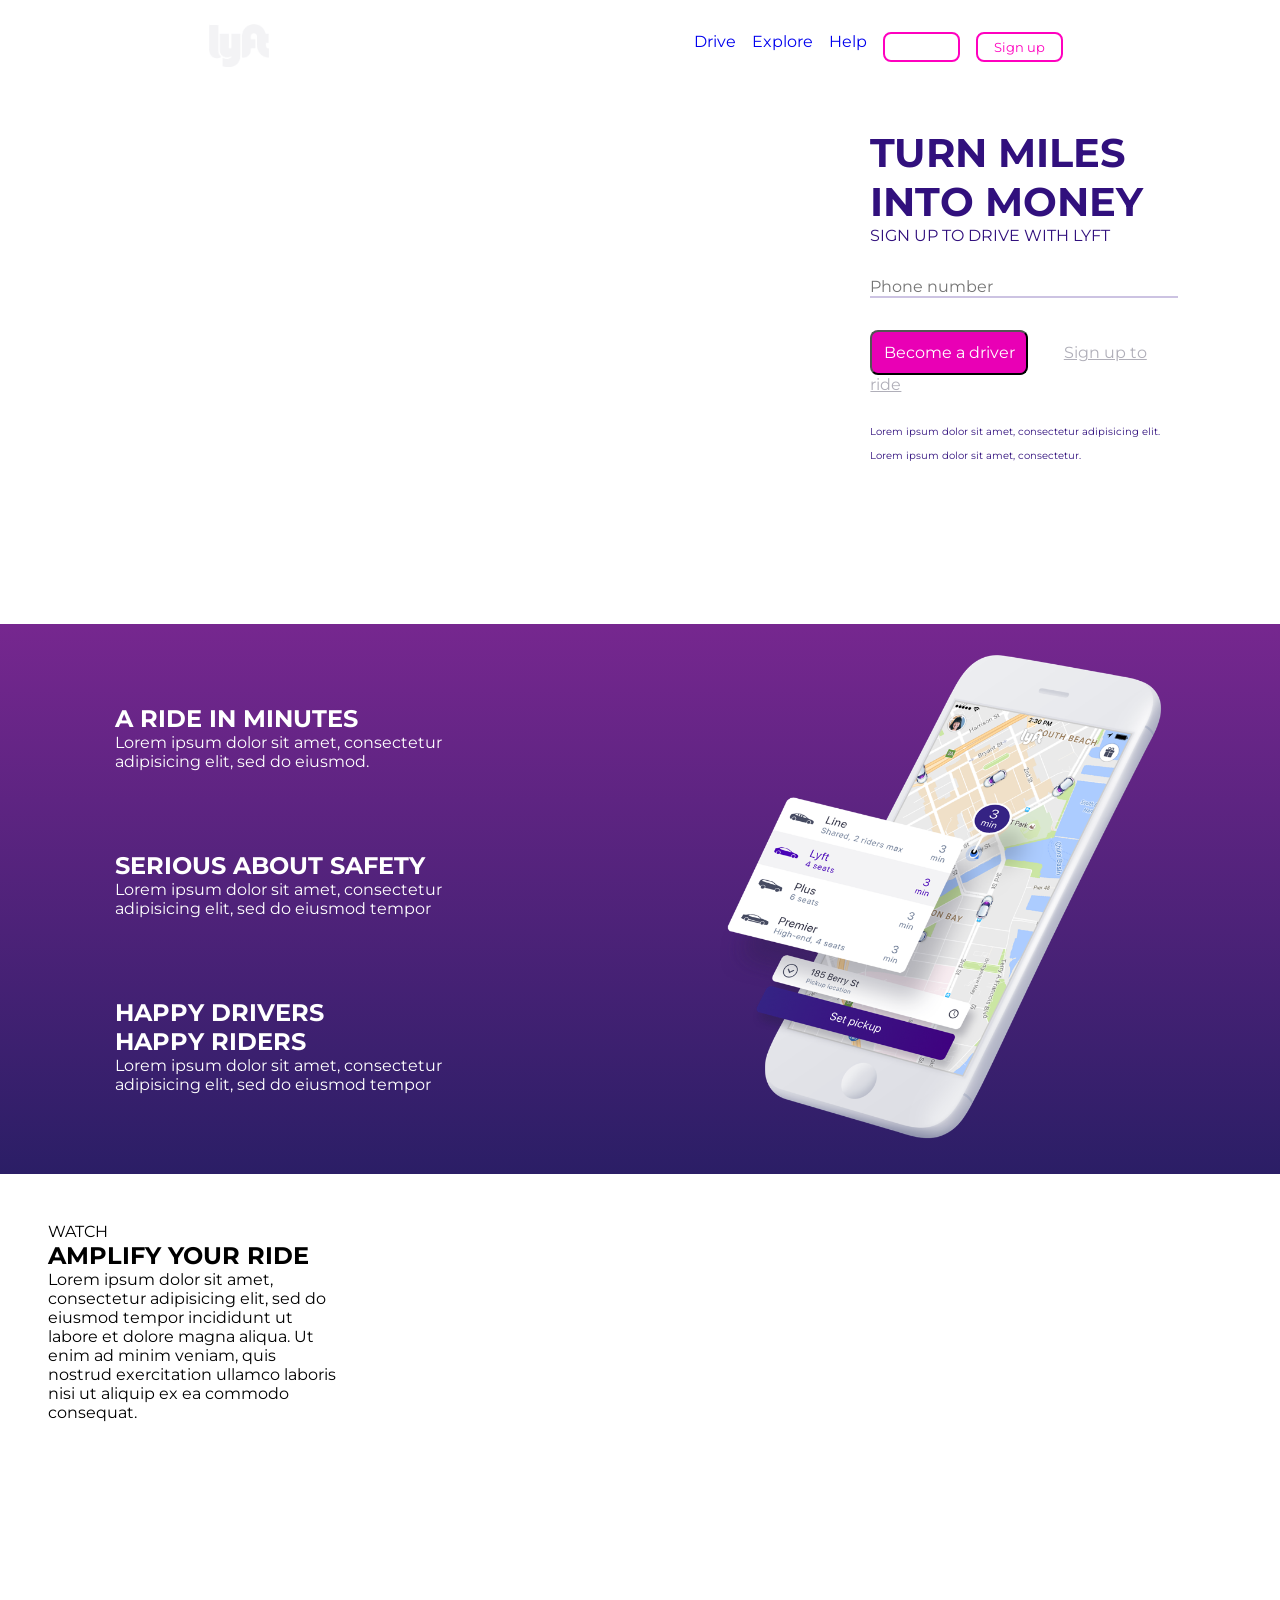
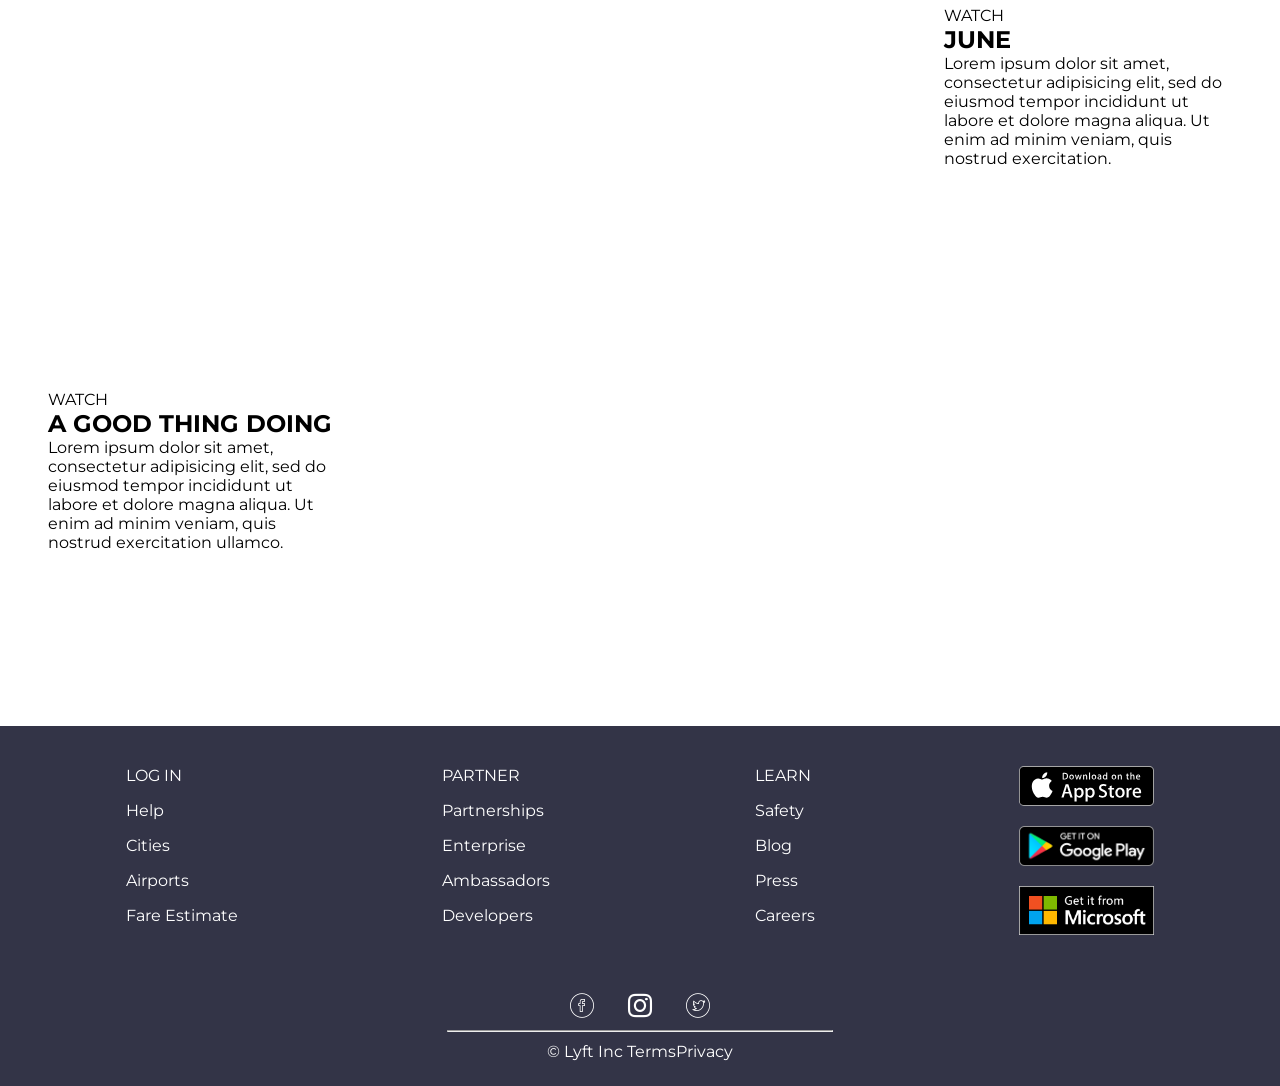
==== index.html @ f8156ed5 "cambio js scroll ok" ====
<!DOCTYPE html>
<html lang="en">
<head>
  <meta charset="UTF-8">
  <meta name="viewport" content="width=device-width, initial-scale=1.0">
  <meta http-equiv="X-UA-Compatible" content="ie=edge">
  <link rel="icon" href="assets/image/logo-pink.png">
  <link rel="stylesheet" href="assets/css/main.css">
  <title>Lyft</title>
</head>
<body>
  <header id="header" class="header-up-scroll">
    <nav class="nav-header">
      <div class="logo">
        <a href="index.html"><img src="assets/image/logo-white.png" alt="lya" width="60" id="logo"></a>
      </div>
      <div class="menu">
        <a href="#">Drive</a>
        <a href="#">Explore</a>
        <a href="#">Help</a>
        <a href="#" ><button type="button" class="c-white c-pink" id="nav-log-in">Log in</button></a>
        <a href="#" class="none-sign-up" id="nav-sign-up"><button type="button" class="c-pink">Sign up</button></a>
      </div>
    </nav>
  </header>
  <section class="main-sec">
    <section class="first-content p-relative">
      <section>
        <video id="video-inicio" src="assets/image/hero-video.mp4" autoplay loop muted></video>
      </section>
      <section class="sec-form-sign-up p-abs">
        <form action="" method="post" class="contact-form">
          <div>
            <h1>TURN MILES INTO MONEY</h1>
            <p>SIGN UP TO DRIVE WITH LYFT</p>
          </div>
          <div class="input-box">
            <input type="text" class="inp-data" placeholder="Phone number" id="inp-phone">
          </div>
          <div class="input-box none" name="form-none">
            <input type="text" class="inp-data" placeholder="Name" id="inp-name">
          </div>
          <div class="input-box none" name="form-none">
            <input type="email" class="inp-data" placeholder="Email" id="inp-email">
          </div>
          <div class="input-box none" name="form-none">
            <input type="text" class="inp-data" placeholder="City" id="inp-city">
          </div>
          <div class="input-box">
            <button type="submit" id="btn-become">Become a driver</button>
            <a href="#">Sign up to ride</a>
          </div>
          <div class="input-box">
            <p>Lorem ipsum dolor sit amet, consectetur adipisicing elit.</p>
            <p>Lorem ipsum dolor sit amet, consectetur.</p>
          </div>
        </form>
      </section>
    </section>
    <section class="sec-phone">
      <section class="left">
        <div class="ride">
          <h2 class="up-case">A ride in minutes</h2>
          <p>Lorem ipsum dolor sit amet, consectetur adipisicing elit, sed do eiusmod.</p>
        </div>
        <div class="serious">
          <h2 class="up-case">Serious about safety</h2>
          <p>Lorem ipsum dolor sit amet, consectetur adipisicing elit, sed do eiusmod tempor</p>
        </div>
        <div class="happy">
          <h2 class="up-case">Happy drivers</h2>
          <h2 class="up-case">Happy riders</h2>
          <p>Lorem ipsum dolor sit amet, consectetur adipisicing elit, sed do eiusmod tempor</p>
        </div>
      </section>
      <section class="right">
        <img src="assets/image/phone.png" alt="phone">
      </section>
    </section>
    <section class="amplify-ride">
      <div class="text">
        <p class="up-case">Watch</p>
        <h2 class="up-case">Amplify your ride</h2>
        <p>Lorem ipsum dolor sit amet, consectetur adipisicing elit, sed do eiusmod tempor incididunt ut labore et dolore magna aliqua. Ut enim ad minim veniam, quis nostrud exercitation ullamco laboris nisi ut aliquip ex ea commodo consequat.</p>
      </div>
      <div class="video">
        <iframe width="896" height="504" src="https://www.youtube.com/embed/fLSmUWOYpKw?rel=0" frameborder="0" allowfullscreen class="youtube-player"></iframe>
      </div>
    </section>
    <section class="june">
      <div class="video">
        <iframe width="896" height="504" src="https://www.youtube.com/embed/v8nyGzOLsdw?rel=0" frameborder="0" allowfullscreen class="youtube-player"></iframe>
      </div>
      <div class="text">
        <p class="up-case">Watch</p>
        <h2 class="up-case">June</h2>
        <p>Lorem ipsum dolor sit amet, consectetur adipisicing elit, sed do eiusmod tempor incididunt ut labore et dolore magna aliqua. Ut enim ad minim veniam, quis nostrud exercitation.</p>
      </div>
    </section>
    <section class="good-thing">
      <div class="text">
        <p class="up-case">Watch</p>
        <h2 class="up-case">A good thing doing</h2>
        <p>Lorem ipsum dolor sit amet, consectetur adipisicing elit, sed do eiusmod tempor incididunt ut labore et dolore magna aliqua. Ut enim ad minim veniam, quis nostrud exercitation ullamco.</p>
      </div>
      <div class="video">
        <iframe width="560" height="315" src="https://www.youtube.com/embed/xj2VWLV0xCU?rel=0" frameborder="0" allowfullscreen class="youtube-player"></iframe>
      </div>
    </section>
  </section>
  <footer class="footer">
    <section class="link-foot">
      <div>
        <ul>
          <li><a href="#" class="up-case">Log in</a></li>
          <li><a href="#">Help</a></li>
          <li><a href="#">Cities</a></li>
          <li><a href="#">Airports</a></li>
          <li><a href="#">Fare Estimate</a></li>
        </ul>
      </div>
      <div>
        <ul>
          <li><a href="#" class="up-case">Partner</a></li>
          <li><a href="#">Partnerships</a></li>
          <li><a href="#">Enterprise</a></li>
          <li><a href="#">Ambassadors</a></li>
          <li><a href="#">Developers</a></li>
        </ul>
      </div>
      <div>
        <ul>
          <li><a href="#" class="up-case">Learn</a></li>
          <li><a href="#">Safety</a></li>
          <li><a href="#">Blog</a></li>
          <li><a href="#">Press</a></li>
          <li><a href="#">Careers</a></li>
        </ul>
      </div>
      <div>
        <ul>
          <li><a href="#"><img src="assets/image/apple-store.svg" alt="app store"></a></li>
          <li><a href="#"><img src="assets/image/google-play.png" alt="google play" width="135"></a></li>
          <li><a href="#"><img src="assets/image/microsoft.png" alt="microsoft" width="135"></a></li>
        </ul>
      </div>
    </section>
    <section class="icon">
      <span class="icon-facebook"></span>
      <span class="icon-instagram"></span>
      <span class="icon-twitter2"></span>
      <hr>
      <p>&#169; Lyft Inc TermsPrivacy</p>
    </section>
  </footer>
  <script type="text/javascript" src="assets/js/app.js"></script>
</body>
</html>
---- assets/css/main.css ----
@import url('https://fonts.googleapis.com/css?family=Montserrat');
@import url("form.css");
@import url("footer.css");
@import url("../icon/style.css");

*{
  margin: 0;
  padding: 0;
  box-sizing: border-box;
  font-family: 'Montserrat', sans-serif;
}

.p-relative{
  position: relative;
}

.p-abs{
  position: absolute;
}

.none{
  display: none;
}

.block{
  display: block;
}

.up-case{
  text-transform: uppercase;
}

button, input{
  outline: none;
}

/*estilos al header*/
header{
  display: flex;
  position: fixed;
  top: 0;
  left: 0;
  margin-top: 0;
  padding-top: 0;
  width: 100%;
  height: 5rem;
  z-index: 800;
  transition: all 0.6s cubic-bezier(0.7, 0.01, 0.3, 1);
}
.header-up-scroll{
  background-color: : none;
  color: white;
}

.header-down-scroll{
  color: black;
  background-color: white;
}

.nav-header, .sec-phone, .amplify-ride, .june, .good-thing{
  display: flex;
  justify-content: space-around;
  flex-wrap: nowrap;
  width: 100%;
  align-items: center;
}

.logo, .menu{
  max-width: 80%;
  height: 40%;
  display: flex;
  flex-wrap: nowrap;
}
 .menu a{
  margin: 0.5rem;
  text-decoration: none;
}

.menu a:hover{
  color: #FF00BF;
}

.menu button{
  background-color: transparent;
  border-radius: 0.5rem;
  padding: 0.3rem 1rem;
  cursor: pointer;
}


.menu button:hover{
  background-color: rgb(233, 0, 182);
}

.c-pink{
  border: 2px solid #FF00BF;
  color: #FF00BF;
}

.c-black{
  color: black;
}

.c-white{
  color: white;
}

.c-gray{
  color: #CCC3E2;
  border: 2px solid #CCC3E2;
}

.none-sign-up{
  visibility: hidden;
}

.show-sign-up {
  visibility: visible;
}

/*contenedor de formulario*/
.first-content{
  height: 39rem;
}

#video-inicio{
  position: fixed;
  min-width: 100%;
  min-height: 100%;
  top: 50%;
  left: 50%;
  transform: translateX(-50%) translateY(-50%);
  z-index: -100;
}

/*sec-phone  2da seccion*/
.sec-phone{
  background-image: linear-gradient(#76278f, #2B1E66);
}
.left, .right{
  color: white;
  width: 40%;
}

.sec-phone img{
  width: 95%;
}

.happy, .serious, .ride{
  width: 80%;
  margin: 5rem auto;
}

/*sec video*/

.text{
  width: 30%;
  padding: 3rem;
  background-color: white;
  height: 24rem;
}

.video{
  width: 70%;
  height: 24rem;
}

.youtube-player{
  width: 100%;
  height: 100%
}
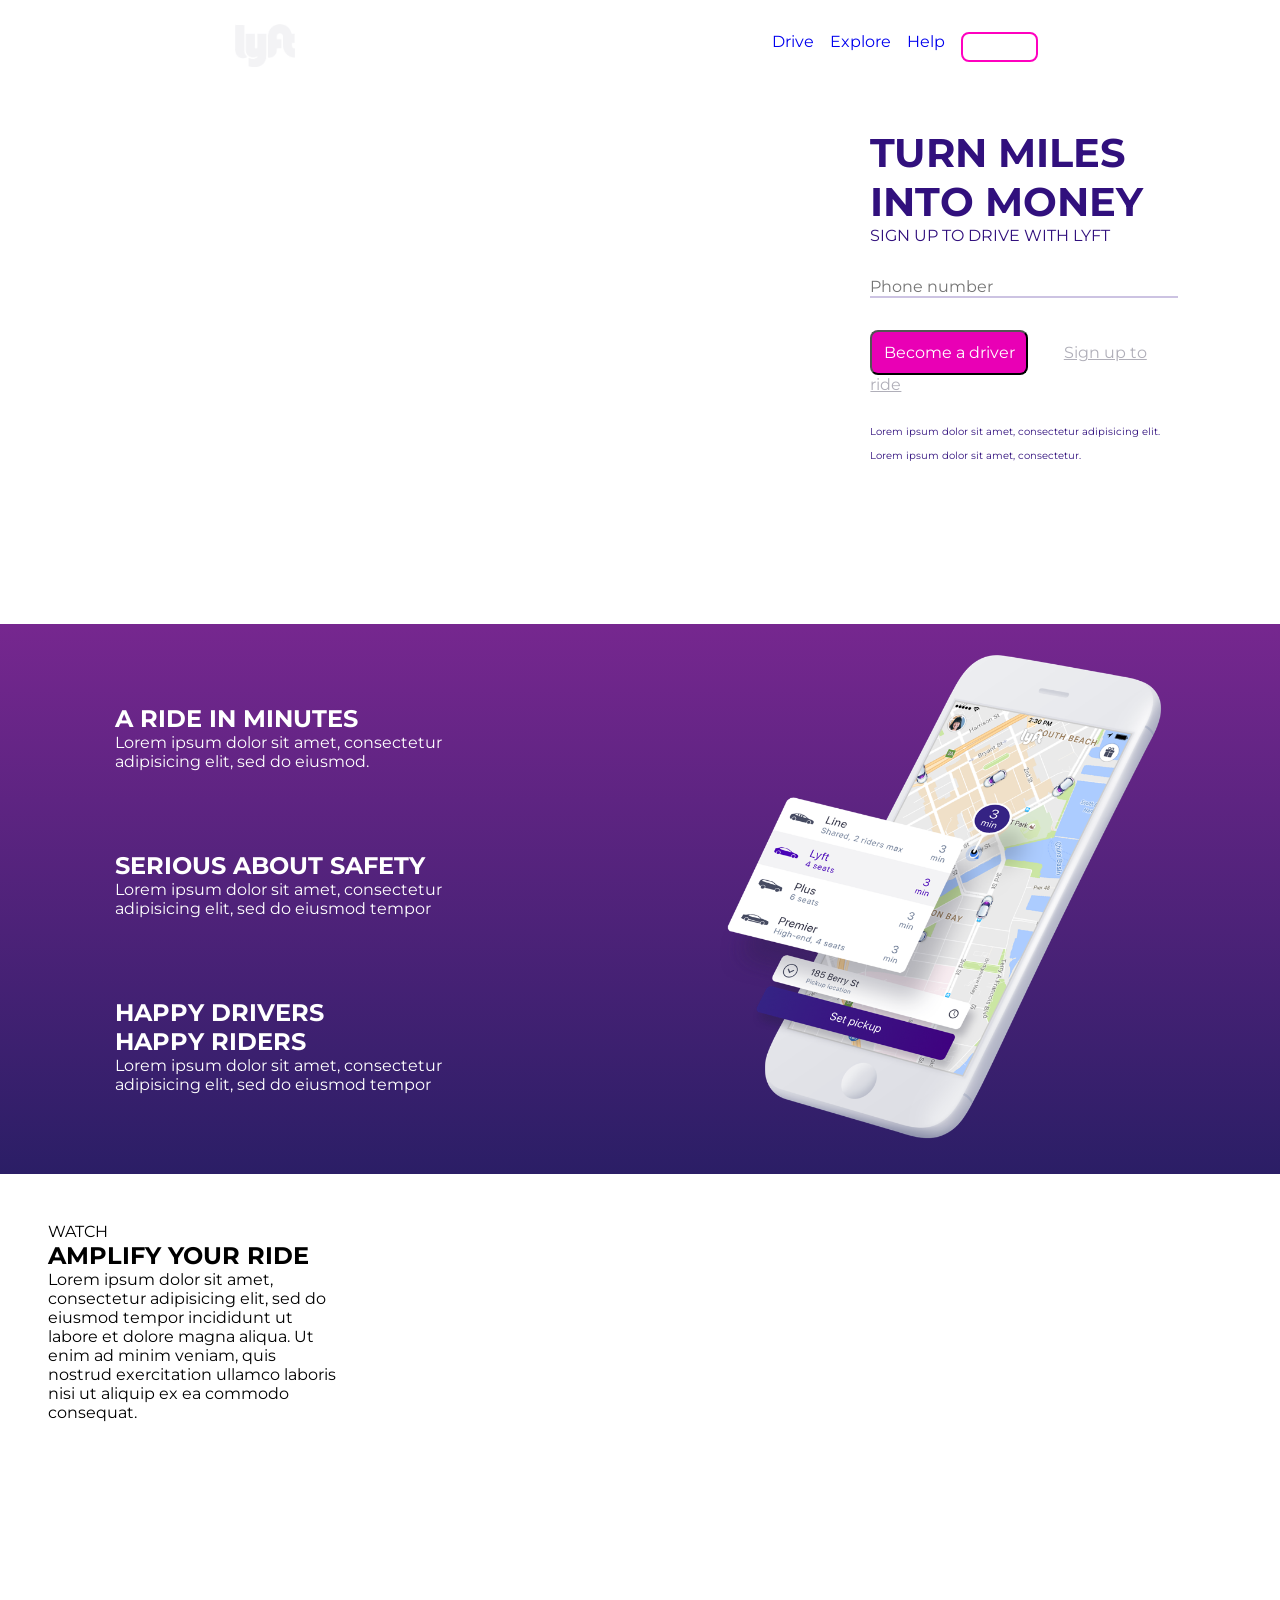
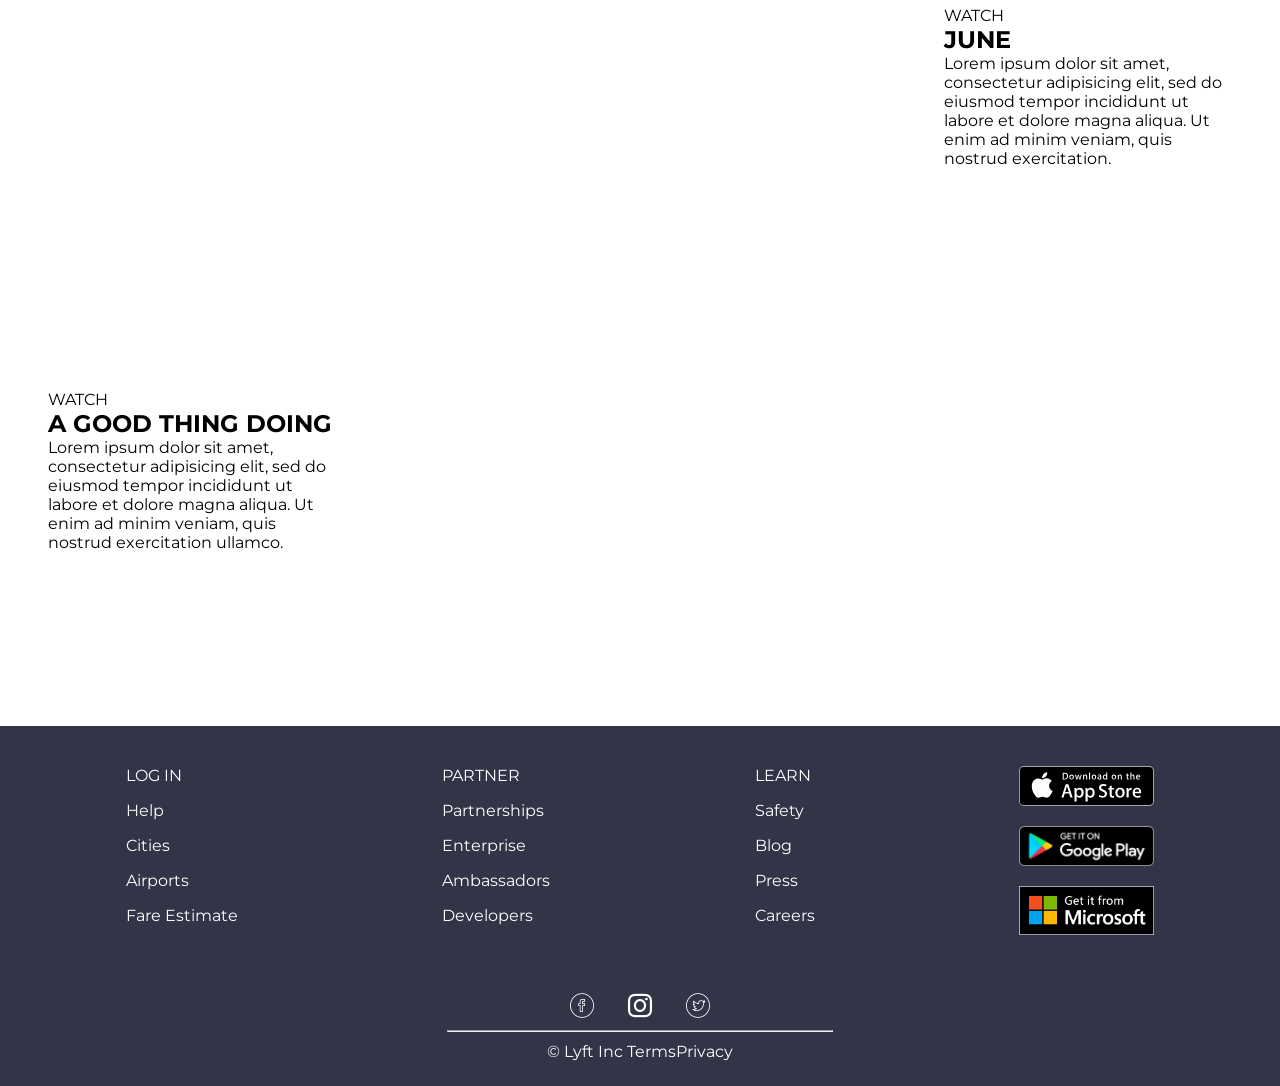
==== commit 3be54162: "Merge branch 'glisse' of https://github.com/StephHiyagon/lyft-code-review" ====
--- a/index.html
+++ b/index.html
@@ -4,7 +4,7 @@
   <meta charset="UTF-8">
   <meta name="viewport" content="width=device-width, initial-scale=1.0">
   <meta http-equiv="X-UA-Compatible" content="ie=edge">
-  <link rel="icon" href="assets/image/logo-pink.png">
+  <link rel="icon" href="assets/image/logo-white.png">
   <link rel="stylesheet" href="assets/css/main.css">
   <title>Lyft</title>
 </head>
@@ -35,16 +35,16 @@
             <p>SIGN UP TO DRIVE WITH LYFT</p>
           </div>
           <div class="input-box">
-            <input type="text" class="inp-data" placeholder="Phone number" id="inp-phone">
+            <input type="text" class="inp-data" placeholder="Phone number" id="inp-phone"><img src="assets/image/error.png" alt="">
           </div>
           <div class="input-box none" name="form-none">
-            <input type="text" class="inp-data" placeholder="Name" id="inp-name">
+            <input type="text" class="inp-data" placeholder="Name" id="inp-name"><img src="assets/image/error.png" alt="">
           </div>
           <div class="input-box none" name="form-none">
-            <input type="email" class="inp-data" placeholder="Email" id="inp-email">
+            <input type="email" class="inp-data" placeholder="Email" id="inp-email"><img src="assets/image/error.png" alt="">
           </div>
           <div class="input-box none" name="form-none">
-            <input type="text" class="inp-data" placeholder="City" id="inp-city">
+            <input type="text" class="inp-data" placeholder="City" id="inp-city"><img src="assets/image/error.png" alt="">
           </div>
           <div class="input-box">
             <button type="submit" id="btn-become">Become a driver</button>
@@ -84,12 +84,12 @@
         <p>Lorem ipsum dolor sit amet, consectetur adipisicing elit, sed do eiusmod tempor incididunt ut labore et dolore magna aliqua. Ut enim ad minim veniam, quis nostrud exercitation ullamco laboris nisi ut aliquip ex ea commodo consequat.</p>
       </div>
       <div class="video">
-        <iframe width="896" height="504" src="https://www.youtube.com/embed/fLSmUWOYpKw?rel=0" frameborder="0" allowfullscreen class="youtube-player"></iframe>
+        <iframe width="560" height="315" src="https://www.youtube.com/embed/fLSmUWOYpKw?rel=0" frameborder="0" allowfullscreen class="youtube-player"></iframe>
       </div>
     </section>
     <section class="june">
       <div class="video">
-        <iframe width="896" height="504" src="https://www.youtube.com/embed/v8nyGzOLsdw?rel=0" frameborder="0" allowfullscreen class="youtube-player"></iframe>
+        <iframe width="560" height="315" src="https://www.youtube.com/embed/v8nyGzOLsdw?rel=0" frameborder="0" allowfullscreen class="youtube-player"></iframe>
       </div>
       <div class="text">
         <p class="up-case">Watch</p>
--- a/assets/css/main.css
+++ b/assets/css/main.css
@@ -111,11 +111,7 @@
 }
 
 .none-sign-up{
-  visibility: hidden;
-}
-
-.show-sign-up {
-  visibility: visible;
+  display: none;
 }
 
 /*contenedor de formulario*/
@@ -124,13 +120,16 @@
 }
 
 #video-inicio{
-  position: fixed;
   min-width: 100%;
   min-height: 100%;
-  top: 50%;
-  left: 50%;
-  transform: translateX(-50%) translateY(-50%);
-  z-index: -100;
+  height: auto;
+  width: auto;
+  max-width: 100%;
+  top:10%;
+  transform: translateY(-10%);
+  -o-transform: translateY(-10%);
+  -moz-transform: translateY(-10%);
+  -webkit-transform: translateY(-10%);
 }
 
 /*sec-phone  2da seccion*/
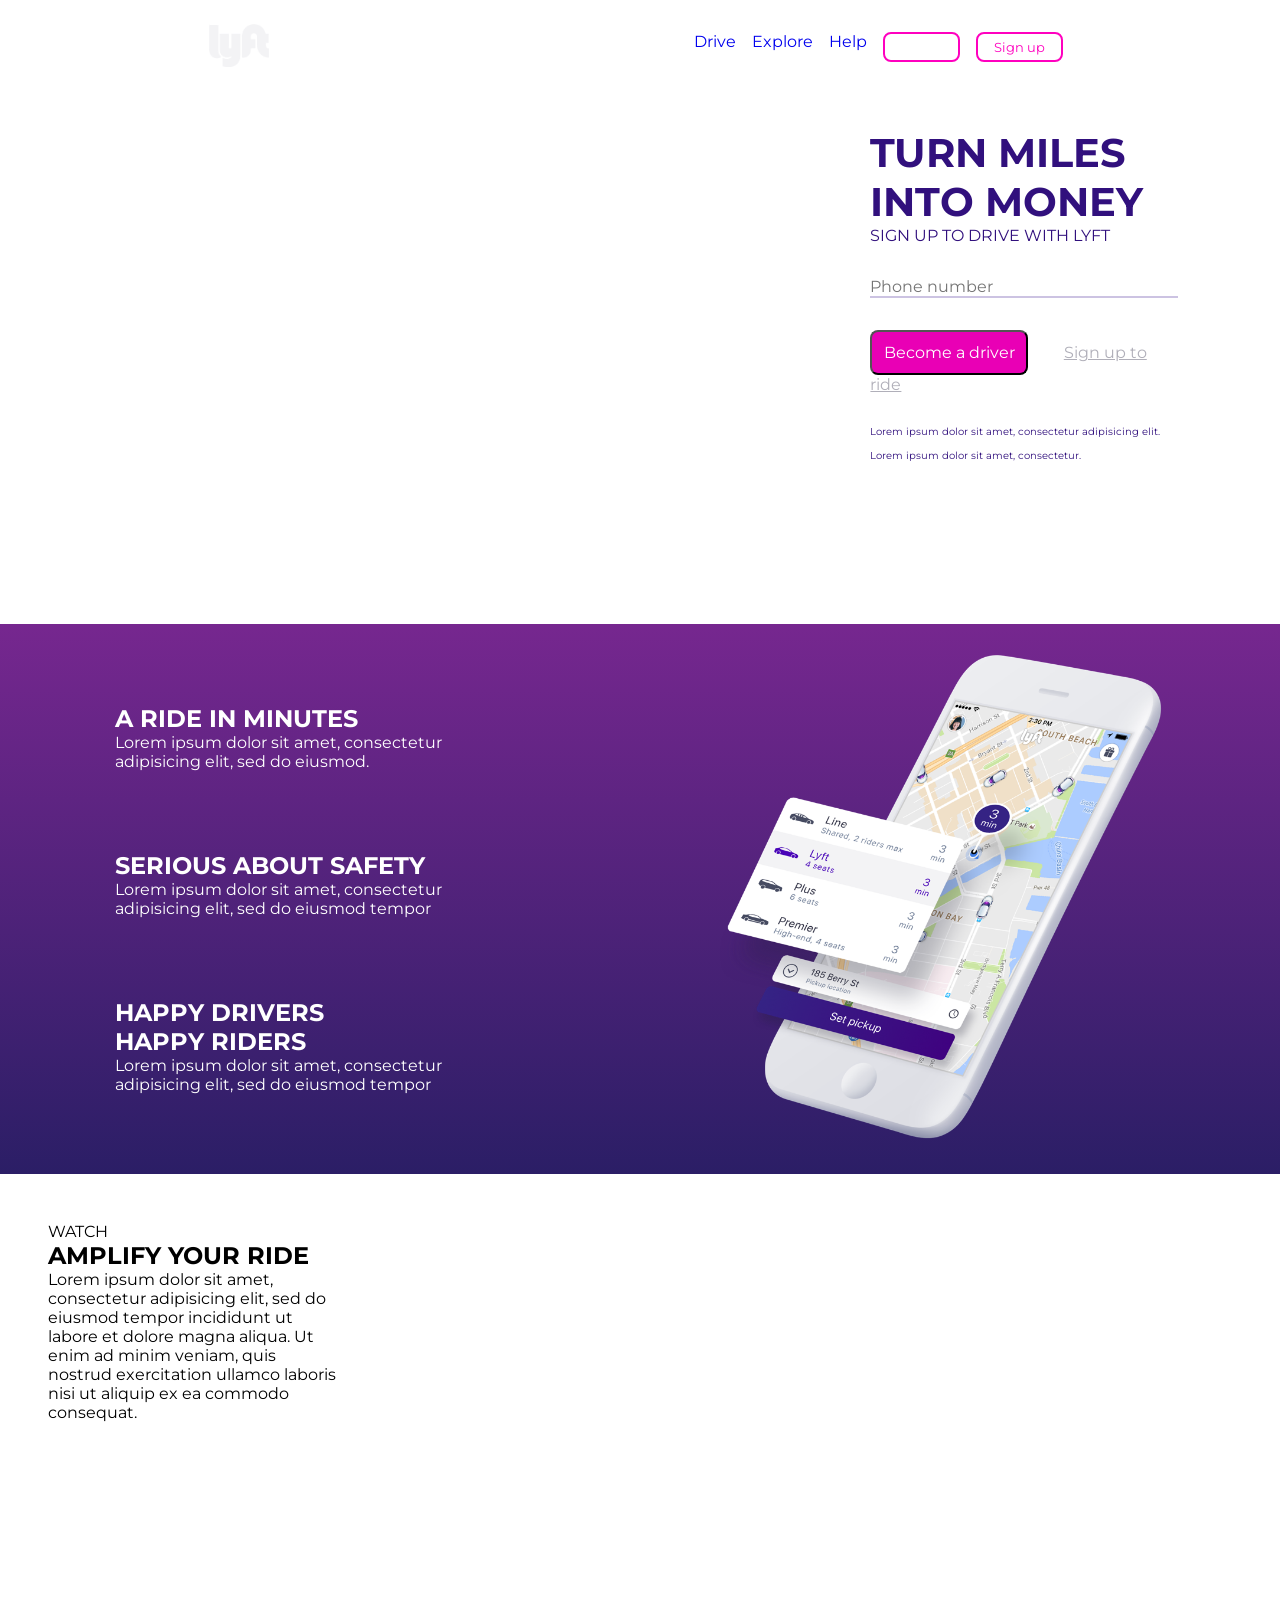
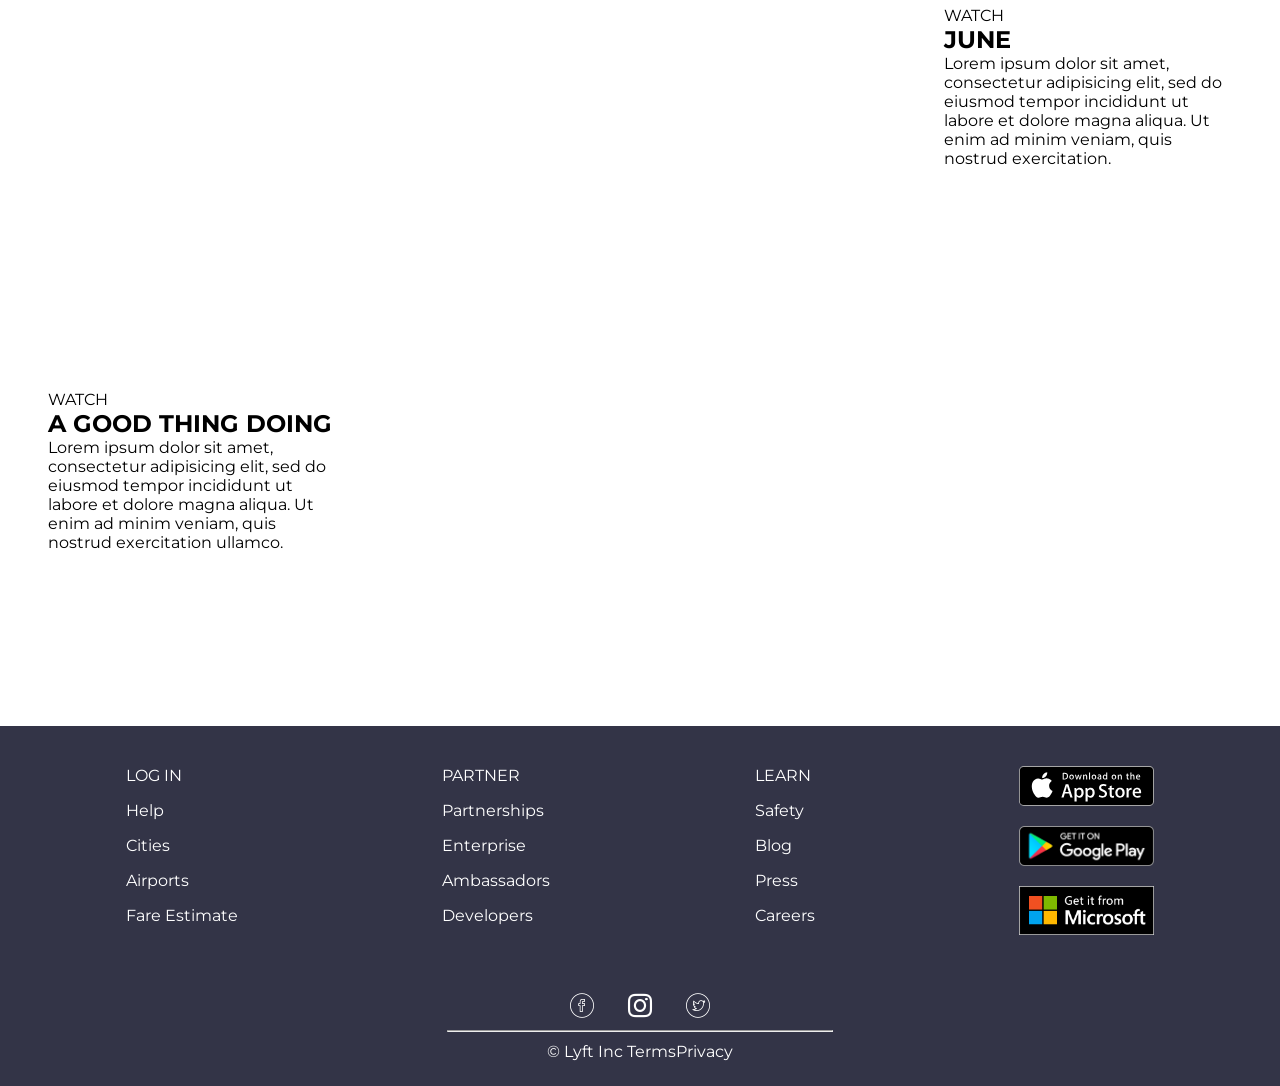
==== commit a1435666: "Merge branch 'ruth' of https://github.com/StephHiyagon/lyft-code-review" ====
--- a/index.html
+++ b/index.html
@@ -4,7 +4,7 @@
   <meta charset="UTF-8">
   <meta name="viewport" content="width=device-width, initial-scale=1.0">
   <meta http-equiv="X-UA-Compatible" content="ie=edge">
-  <link rel="icon" href="assets/image/logo-white.png">
+  <link rel="icon" href="assets/image/logo-pink.png">
   <link rel="stylesheet" href="assets/css/main.css">
   <title>Lyft</title>
 </head>
@@ -84,12 +84,12 @@
         <p>Lorem ipsum dolor sit amet, consectetur adipisicing elit, sed do eiusmod tempor incididunt ut labore et dolore magna aliqua. Ut enim ad minim veniam, quis nostrud exercitation ullamco laboris nisi ut aliquip ex ea commodo consequat.</p>
       </div>
       <div class="video">
-        <iframe width="560" height="315" src="https://www.youtube.com/embed/fLSmUWOYpKw?rel=0" frameborder="0" allowfullscreen class="youtube-player"></iframe>
+        <iframe width="896" height="504" src="https://www.youtube.com/embed/fLSmUWOYpKw?rel=0" frameborder="0" allowfullscreen class="youtube-player"></iframe>
       </div>
     </section>
     <section class="june">
       <div class="video">
-        <iframe width="560" height="315" src="https://www.youtube.com/embed/v8nyGzOLsdw?rel=0" frameborder="0" allowfullscreen class="youtube-player"></iframe>
+        <iframe width="896" height="504" src="https://www.youtube.com/embed/v8nyGzOLsdw?rel=0" frameborder="0" allowfullscreen class="youtube-player"></iframe>
       </div>
       <div class="text">
         <p class="up-case">Watch</p>
--- a/assets/css/main.css
+++ b/assets/css/main.css
@@ -111,7 +111,11 @@
 }
 
 .none-sign-up{
-  display: none;
+  visibility: hidden;
+}
+
+.show-sign-up {
+  visibility: visible;
 }
 
 /*contenedor de formulario*/
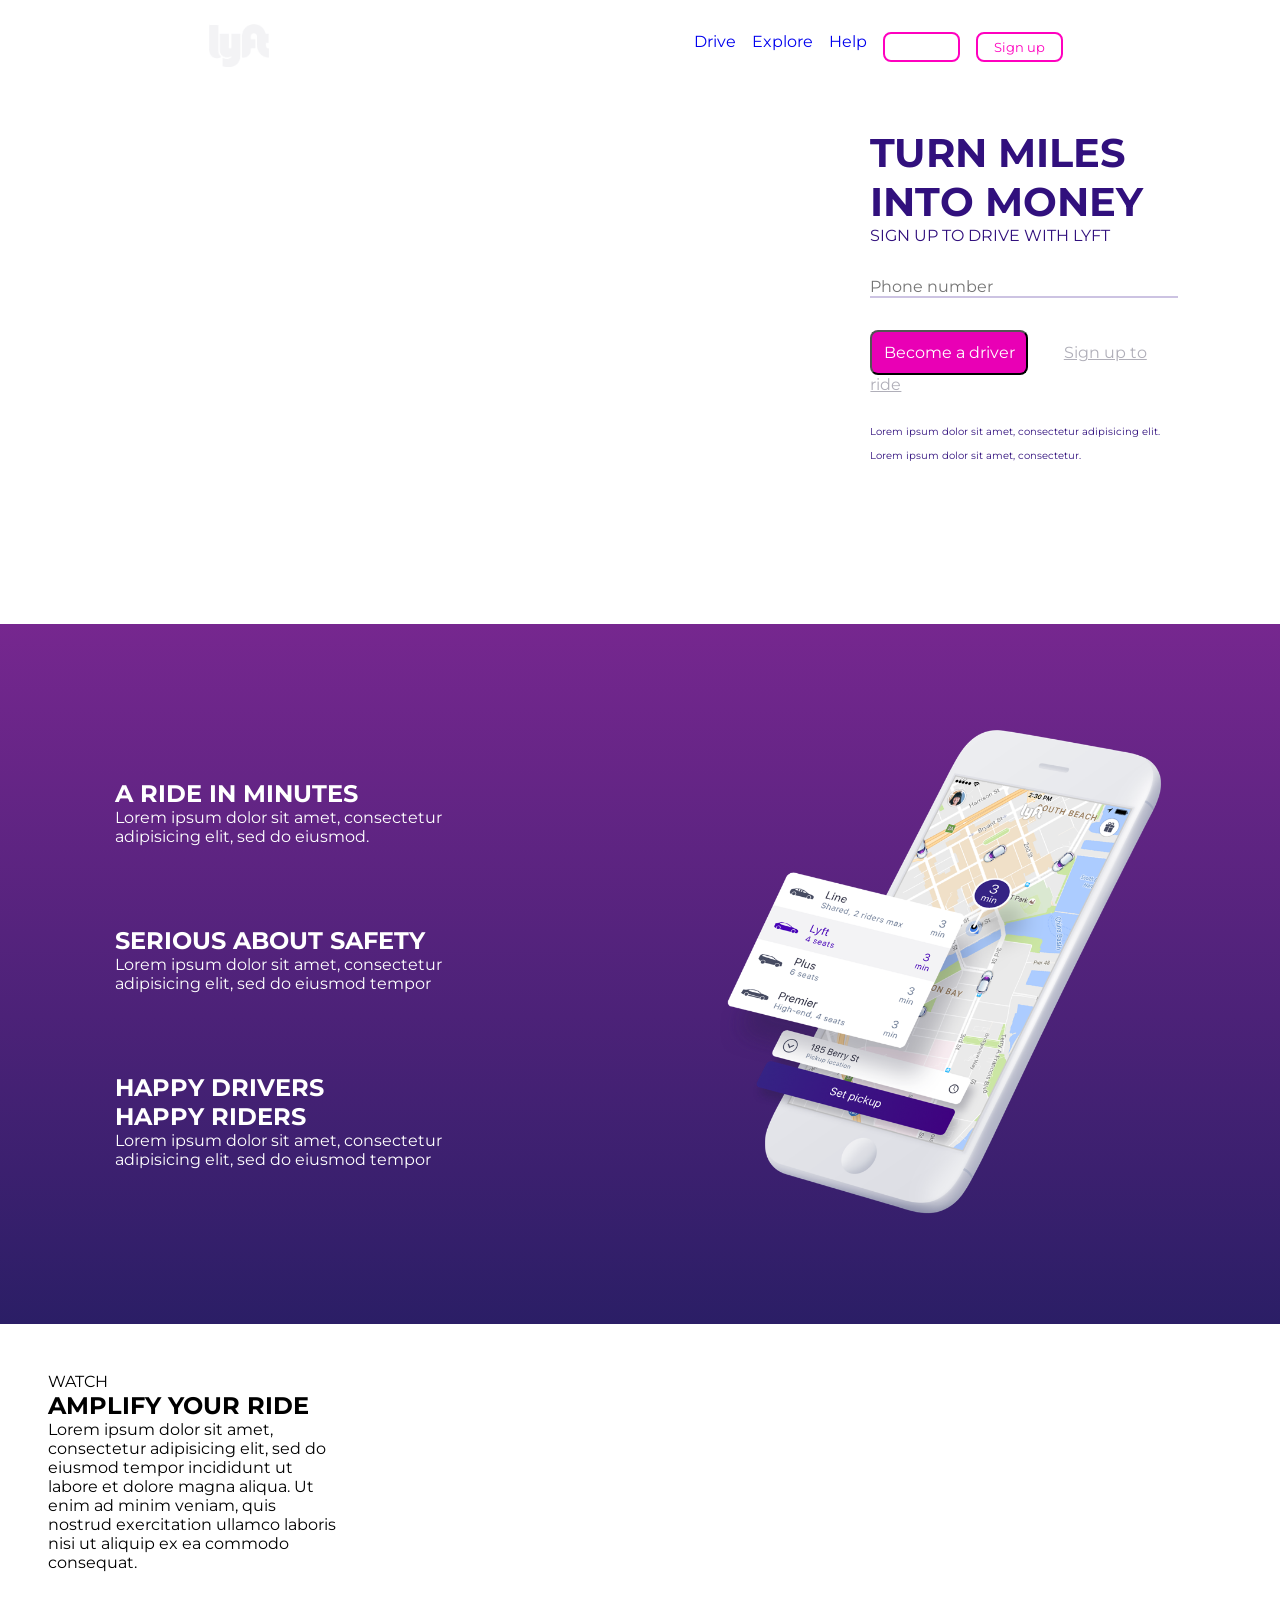
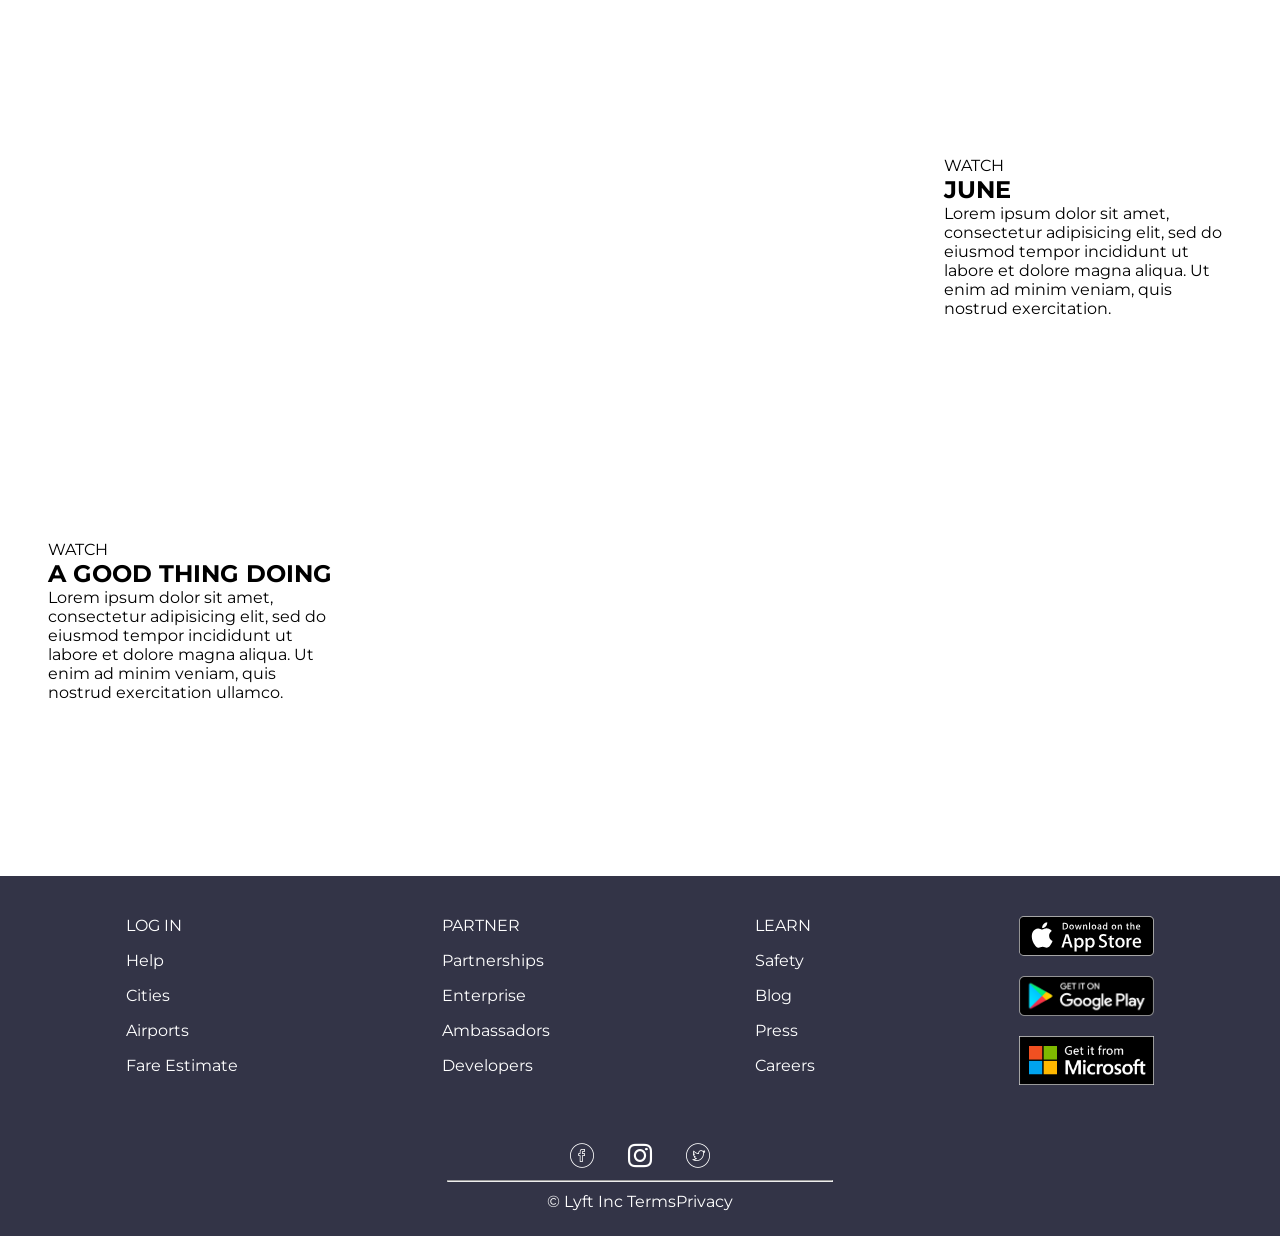
==== commit c704053e: "acepta 7 o 9 digitos" ====
--- a/index.html
+++ b/index.html
@@ -38,13 +38,13 @@
             <input type="text" class="inp-data" placeholder="Phone number" id="inp-phone"><img src="assets/image/error.png" alt="">
           </div>
           <div class="input-box none" name="form-none">
-            <input type="text" class="inp-data" placeholder="Name" id="inp-name"><img src="assets/image/error.png" alt="">
+            <input type="text" class="inp-data" placeholder="Name" id="inp-name" title="La primera letra debe ser mayúscula"><img src="assets/image/error.png" alt="">
           </div>
           <div class="input-box none" name="form-none">
             <input type="email" class="inp-data" placeholder="Email" id="inp-email"><img src="assets/image/error.png" alt="">
           </div>
           <div class="input-box none" name="form-none">
-            <input type="text" class="inp-data" placeholder="City" id="inp-city"><img src="assets/image/error.png" alt="">
+            <input type="text" class="inp-data" placeholder="City" id="inp-city" title="La primera letra debe ser mayúscula"><img src="assets/image/error.png" alt="">
           </div>
           <div class="input-box">
             <button type="submit" id="btn-become">Become a driver</button>
--- a/assets/css/main.css
+++ b/assets/css/main.css
@@ -139,6 +139,8 @@
 /*sec-phone  2da seccion*/
 .sec-phone{
   background-image: linear-gradient(#76278f, #2B1E66);
+  height: 700px;
+  max-height: 100%;
 }
 .left, .right{
   color: white;
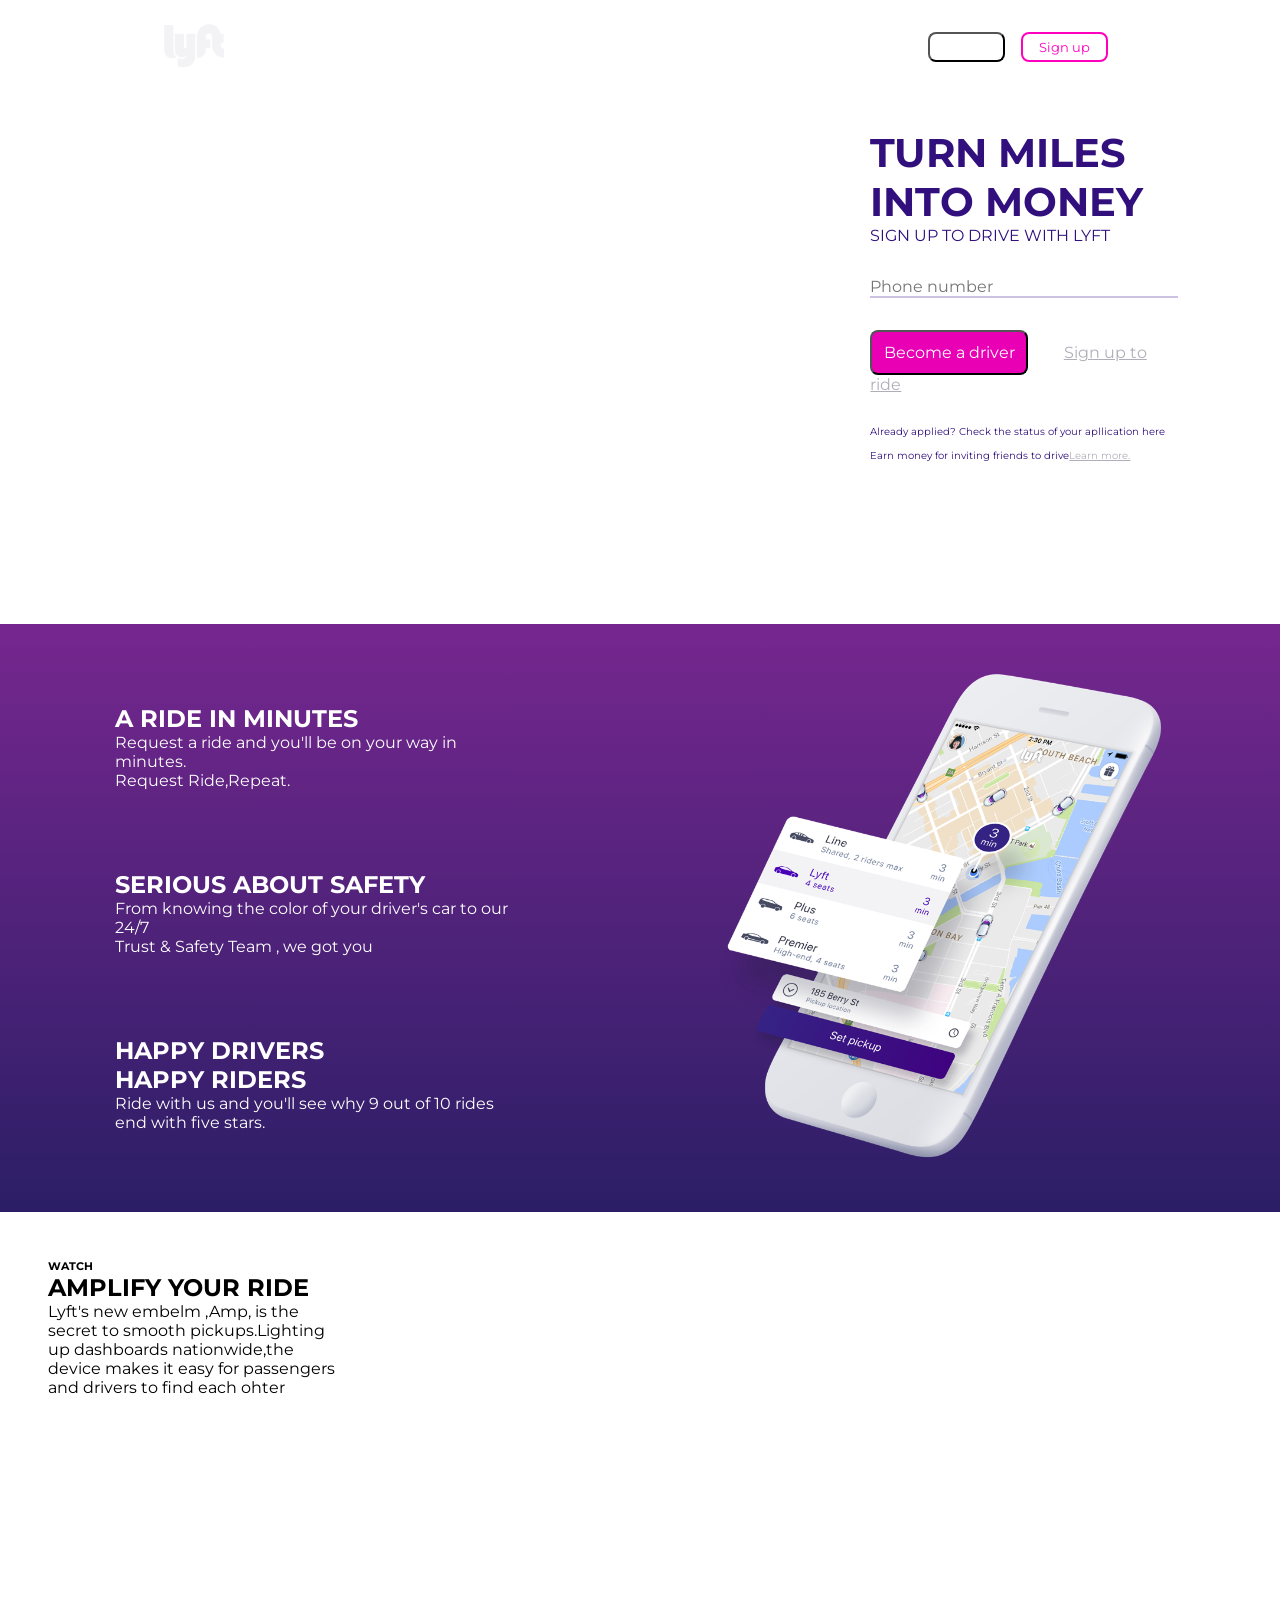
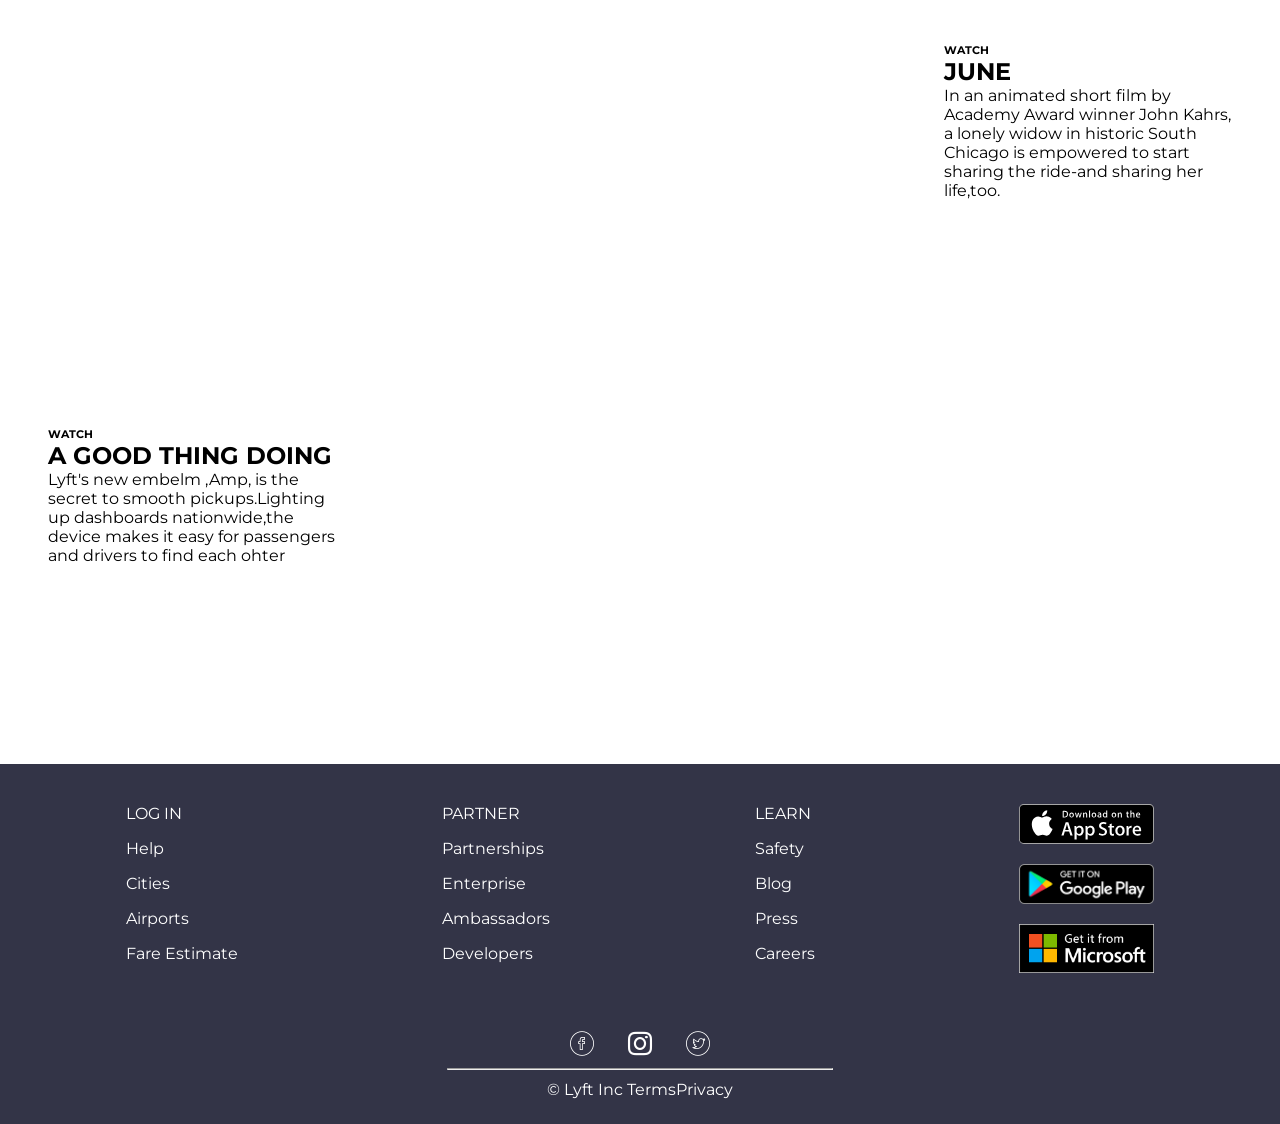
==== commit 1b2e4a38: "colores menu y texto" ====
--- a/index.html
+++ b/index.html
@@ -15,10 +15,10 @@
         <a href="index.html"><img src="assets/image/logo-white.png" alt="lya" width="60" id="logo"></a>
       </div>
       <div class="menu">
-        <a href="#">Drive</a>
-        <a href="#">Explore</a>
-        <a href="#">Help</a>
-        <a href="#" ><button type="button" class="c-white c-pink" id="nav-log-in">Log in</button></a>
+        <a id="drive" href="#">Drive</a>
+        <a id="explore" href="#">Explore</a>
+        <a id="help" href="#">Help</a>
+        <a href="#" ><button type="button" class="c-white" id="nav-log-in">Log in</button></a>
         <a href="#" class="none-sign-up" id="nav-sign-up"><button type="button" class="c-pink">Sign up</button></a>
       </div>
     </nav>
@@ -38,21 +38,21 @@
             <input type="text" class="inp-data" placeholder="Phone number" id="inp-phone"><img src="assets/image/error.png" alt="">
           </div>
           <div class="input-box none" name="form-none">
-            <input type="text" class="inp-data" placeholder="Name" id="inp-name" title="La primera letra debe ser mayúscula"><img src="assets/image/error.png" alt="">
+            <input type="text" class="inp-data" placeholder="Name" id="inp-name"><img src="assets/image/error.png" alt="">
           </div>
           <div class="input-box none" name="form-none">
             <input type="email" class="inp-data" placeholder="Email" id="inp-email"><img src="assets/image/error.png" alt="">
           </div>
           <div class="input-box none" name="form-none">
-            <input type="text" class="inp-data" placeholder="City" id="inp-city" title="La primera letra debe ser mayúscula"><img src="assets/image/error.png" alt="">
+            <input type="text" class="inp-data" placeholder="City" id="inp-city"><img src="assets/image/error.png" alt="">
           </div>
           <div class="input-box">
             <button type="submit" id="btn-become">Become a driver</button>
             <a href="#">Sign up to ride</a>
           </div>
           <div class="input-box">
-            <p>Lorem ipsum dolor sit amet, consectetur adipisicing elit.</p>
-            <p>Lorem ipsum dolor sit amet, consectetur.</p>
+            <p>Already applied? Check the status of your apllication here</p>
+            <p>Earn money for inviting friends to drive<a href="">Learn more.</a></p>
           </div>
         </form>
       </section>
@@ -61,16 +61,18 @@
       <section class="left">
         <div class="ride">
           <h2 class="up-case">A ride in minutes</h2>
-          <p>Lorem ipsum dolor sit amet, consectetur adipisicing elit, sed do eiusmod.</p>
+          <p>Request a ride and you'll be on your way in minutes.</p>
+          <p>Request Ride,Repeat.</p>
         </div>
         <div class="serious">
           <h2 class="up-case">Serious about safety</h2>
-          <p>Lorem ipsum dolor sit amet, consectetur adipisicing elit, sed do eiusmod tempor</p>
+          <p>From knowing the color of your driver's car to our 24/7</p>
+          <p>Trust & Safety Team , we got you</p>
         </div>
         <div class="happy">
           <h2 class="up-case">Happy drivers</h2>
           <h2 class="up-case">Happy riders</h2>
-          <p>Lorem ipsum dolor sit amet, consectetur adipisicing elit, sed do eiusmod tempor</p>
+          <p>Ride with us and you'll see why 9 out of 10 rides end with five stars.</p>
         </div>
       </section>
       <section class="right">
@@ -79,9 +81,9 @@
     </section>
     <section class="amplify-ride">
       <div class="text">
-        <p class="up-case">Watch</p>
+        <h6 class="up-case">Watch</h6>
         <h2 class="up-case">Amplify your ride</h2>
-        <p>Lorem ipsum dolor sit amet, consectetur adipisicing elit, sed do eiusmod tempor incididunt ut labore et dolore magna aliqua. Ut enim ad minim veniam, quis nostrud exercitation ullamco laboris nisi ut aliquip ex ea commodo consequat.</p>
+        <p>Lyft's new embelm ,Amp, is the secret to smooth pickups.Lighting up dashboards nationwide,the device makes it easy for passengers and drivers to find each ohter</p>
       </div>
       <div class="video">
         <iframe width="896" height="504" src="https://www.youtube.com/embed/fLSmUWOYpKw?rel=0" frameborder="0" allowfullscreen class="youtube-player"></iframe>
@@ -92,16 +94,16 @@
         <iframe width="896" height="504" src="https://www.youtube.com/embed/v8nyGzOLsdw?rel=0" frameborder="0" allowfullscreen class="youtube-player"></iframe>
       </div>
       <div class="text">
-        <p class="up-case">Watch</p>
+        <h6 class="up-case">Watch</h6>
         <h2 class="up-case">June</h2>
-        <p>Lorem ipsum dolor sit amet, consectetur adipisicing elit, sed do eiusmod tempor incididunt ut labore et dolore magna aliqua. Ut enim ad minim veniam, quis nostrud exercitation.</p>
+        <p>In an animated short film by Academy Award winner John Kahrs, a lonely widow in historic South Chicago is empowered to start sharing the ride-and sharing her life,too.</p>
       </div>
     </section>
     <section class="good-thing">
       <div class="text">
-        <p class="up-case">Watch</p>
+        <h6 class="up-case">Watch</h6>
         <h2 class="up-case">A good thing doing</h2>
-        <p>Lorem ipsum dolor sit amet, consectetur adipisicing elit, sed do eiusmod tempor incididunt ut labore et dolore magna aliqua. Ut enim ad minim veniam, quis nostrud exercitation ullamco.</p>
+        <p>Lyft's new embelm ,Amp, is the secret to smooth pickups.Lighting up dashboards nationwide,the device makes it easy for passengers and drivers to find each ohter</p>
       </div>
       <div class="video">
         <iframe width="560" height="315" src="https://www.youtube.com/embed/xj2VWLV0xCU?rel=0" frameborder="0" allowfullscreen class="youtube-player"></iframe>
--- a/assets/css/main.css
+++ b/assets/css/main.css
@@ -71,8 +71,15 @@
   display: flex;
   flex-wrap: nowrap;
 }
+.logo{
+  margin-left: -7%;
+}
+.menu{
+  margin-right: -7%;
+}
  .menu a{
   margin: 0.5rem;
+  color: white;
   text-decoration: none;
 }
 
@@ -104,7 +111,12 @@
 .c-white{
   color: white;
 }
-
+.nav-log-in{
+  border:white!important;
+}
+.gray{
+  color: #CCC3E2;
+}
 .c-gray{
   color: #CCC3E2;
   border: 2px solid #CCC3E2;
@@ -139,8 +151,6 @@
 /*sec-phone  2da seccion*/
 .sec-phone{
   background-image: linear-gradient(#76278f, #2B1E66);
-  height: 700px;
-  max-height: 100%;
 }
 .left, .right{
   color: white;
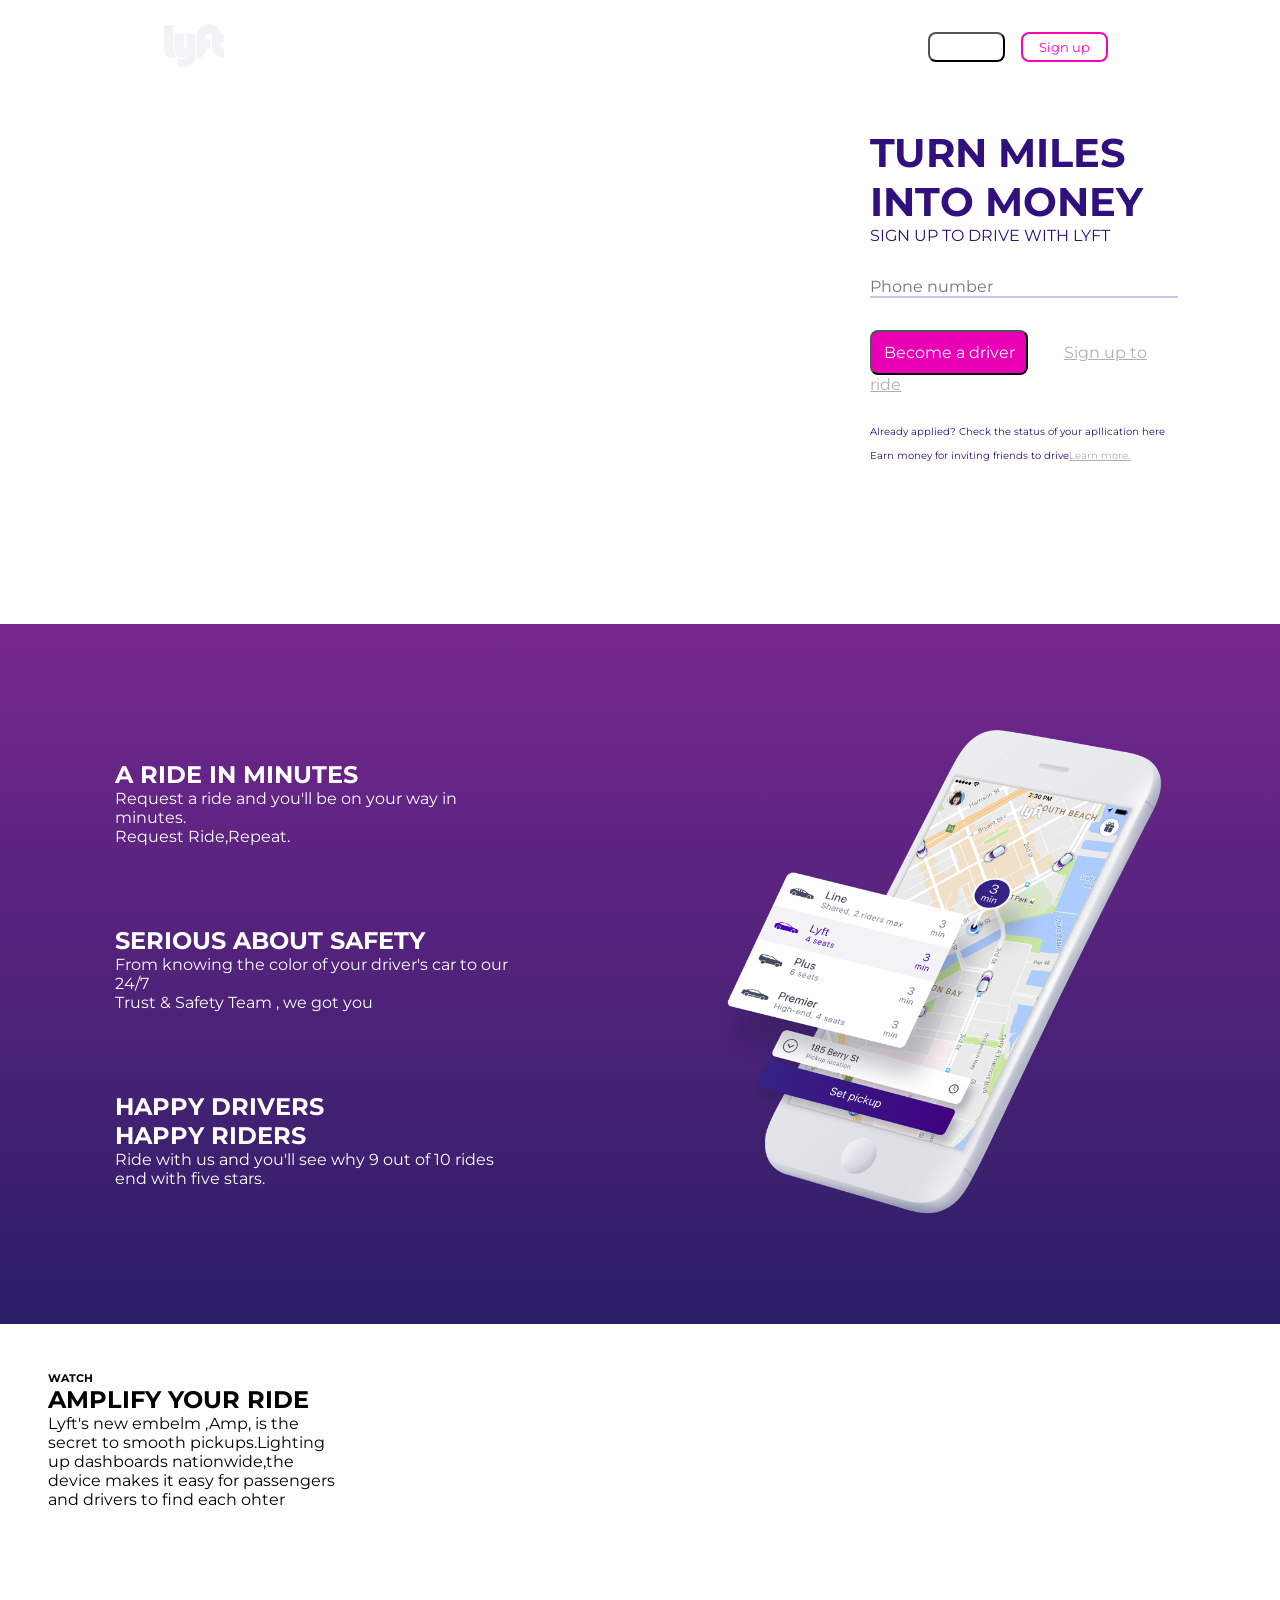
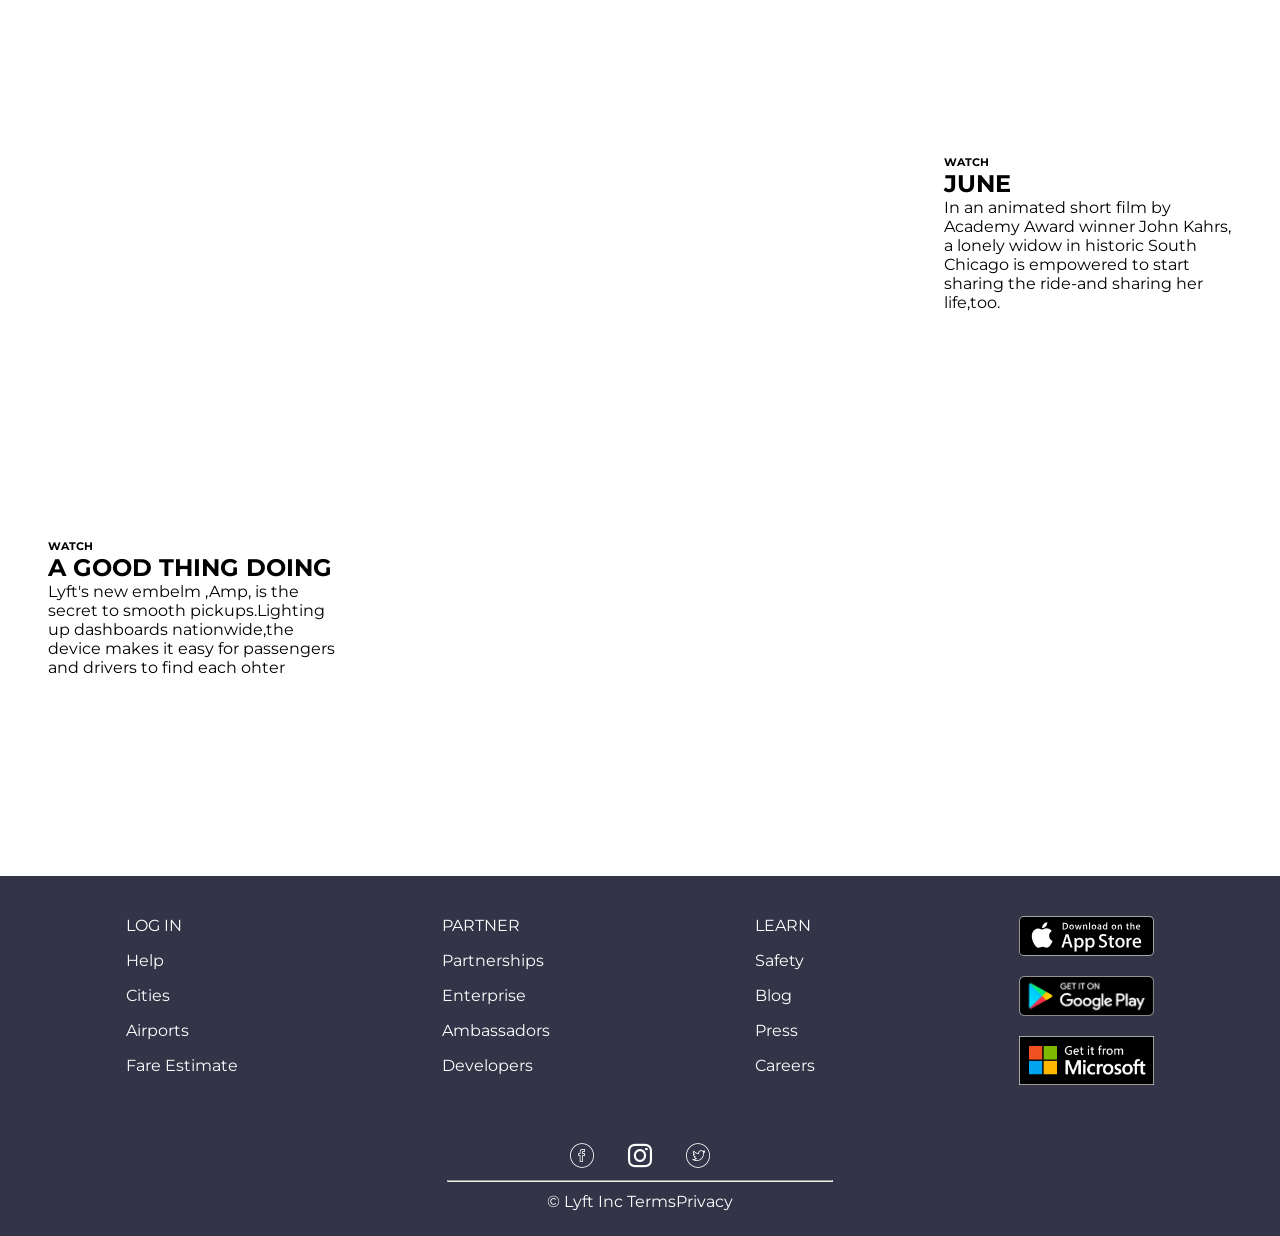
==== commit b98b75b5: "Merge branch 'master' of https://github.com/StephHiyagon/lyft-code-review" ====
--- a/index.html
+++ b/index.html
@@ -38,13 +38,13 @@
             <input type="text" class="inp-data" placeholder="Phone number" id="inp-phone"><img src="assets/image/error.png" alt="">
           </div>
           <div class="input-box none" name="form-none">
-            <input type="text" class="inp-data" placeholder="Name" id="inp-name"><img src="assets/image/error.png" alt="">
+            <input type="text" class="inp-data" placeholder="Name" id="inp-name" title="La primera letra debe ser mayúscula"><img src="assets/image/error.png" alt="">
           </div>
           <div class="input-box none" name="form-none">
             <input type="email" class="inp-data" placeholder="Email" id="inp-email"><img src="assets/image/error.png" alt="">
           </div>
           <div class="input-box none" name="form-none">
-            <input type="text" class="inp-data" placeholder="City" id="inp-city"><img src="assets/image/error.png" alt="">
+            <input type="text" class="inp-data" placeholder="City" id="inp-city" title="La primera letra debe ser mayúscula"><img src="assets/image/error.png" alt="">
           </div>
           <div class="input-box">
             <button type="submit" id="btn-become">Become a driver</button>
--- a/assets/css/main.css
+++ b/assets/css/main.css
@@ -151,6 +151,8 @@
 /*sec-phone  2da seccion*/
 .sec-phone{
   background-image: linear-gradient(#76278f, #2B1E66);
+  height: 700px;
+  max-height: 100%;
 }
 .left, .right{
   color: white;
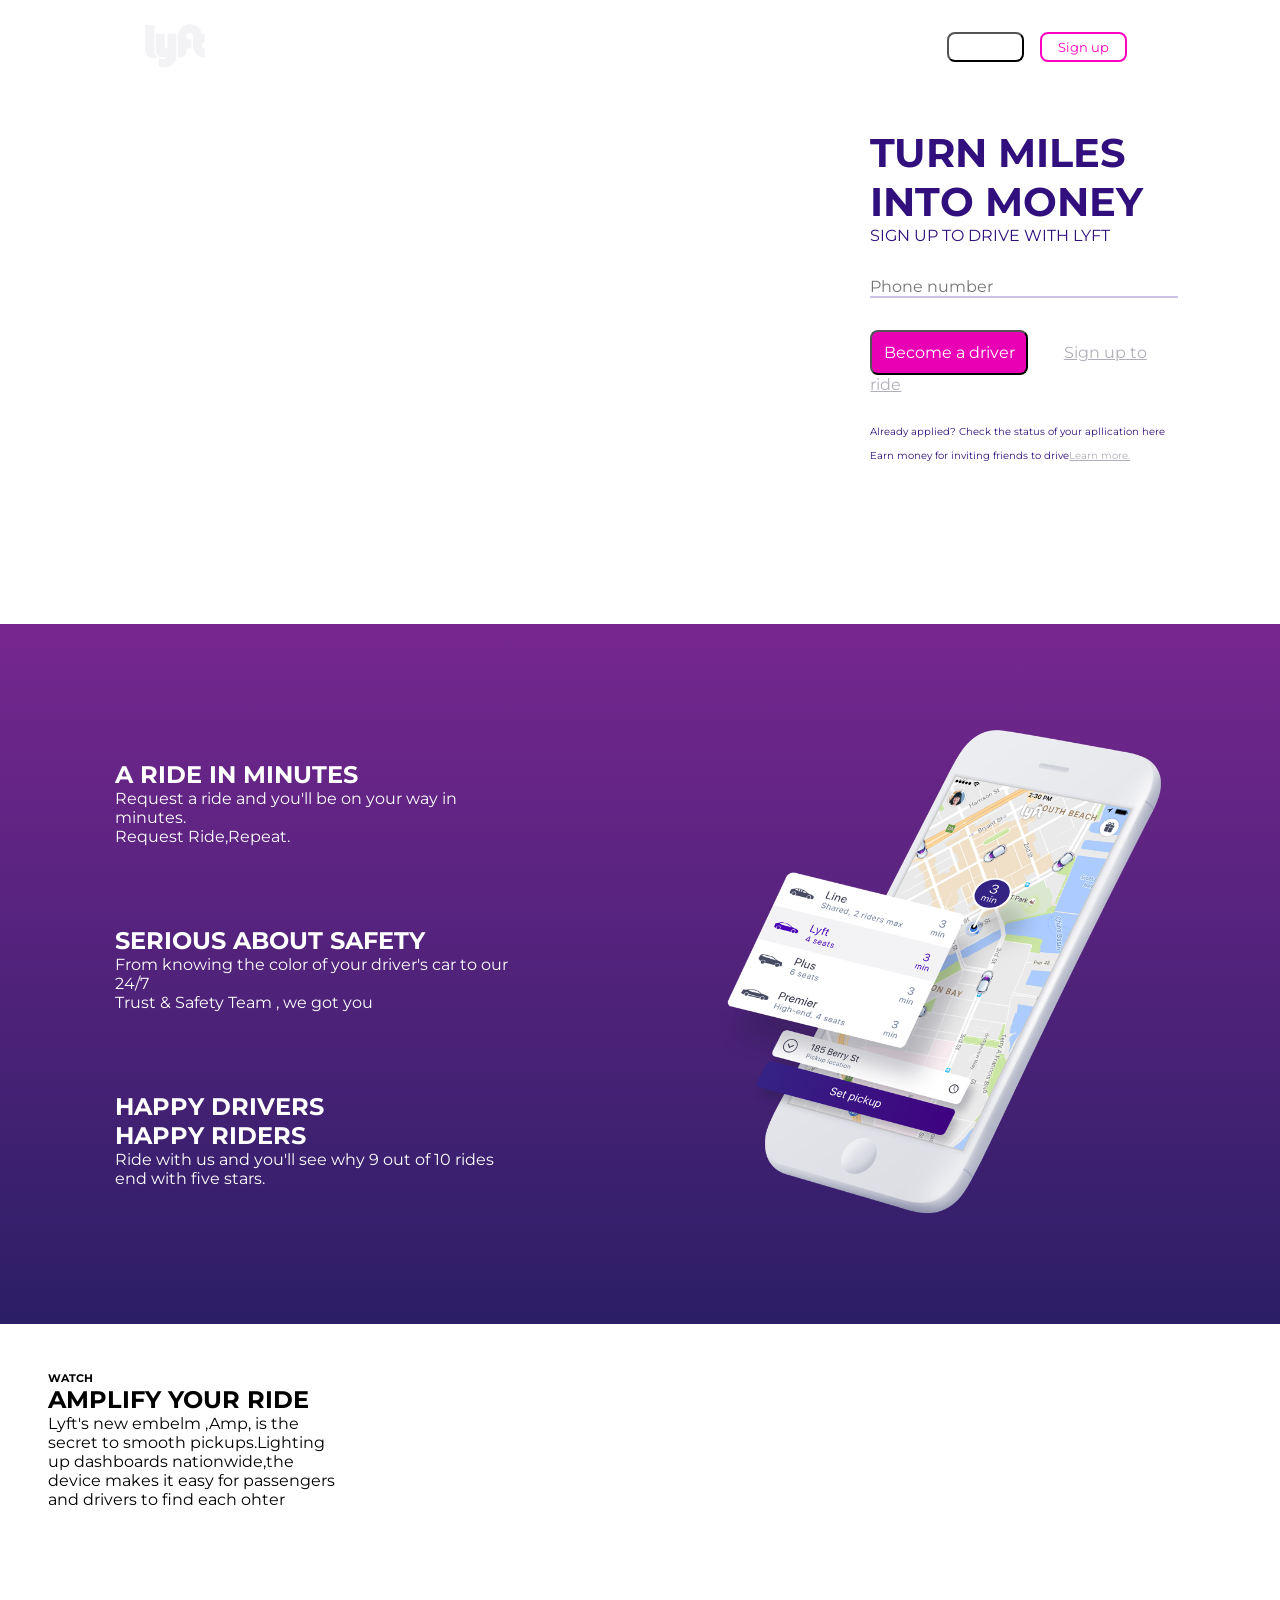
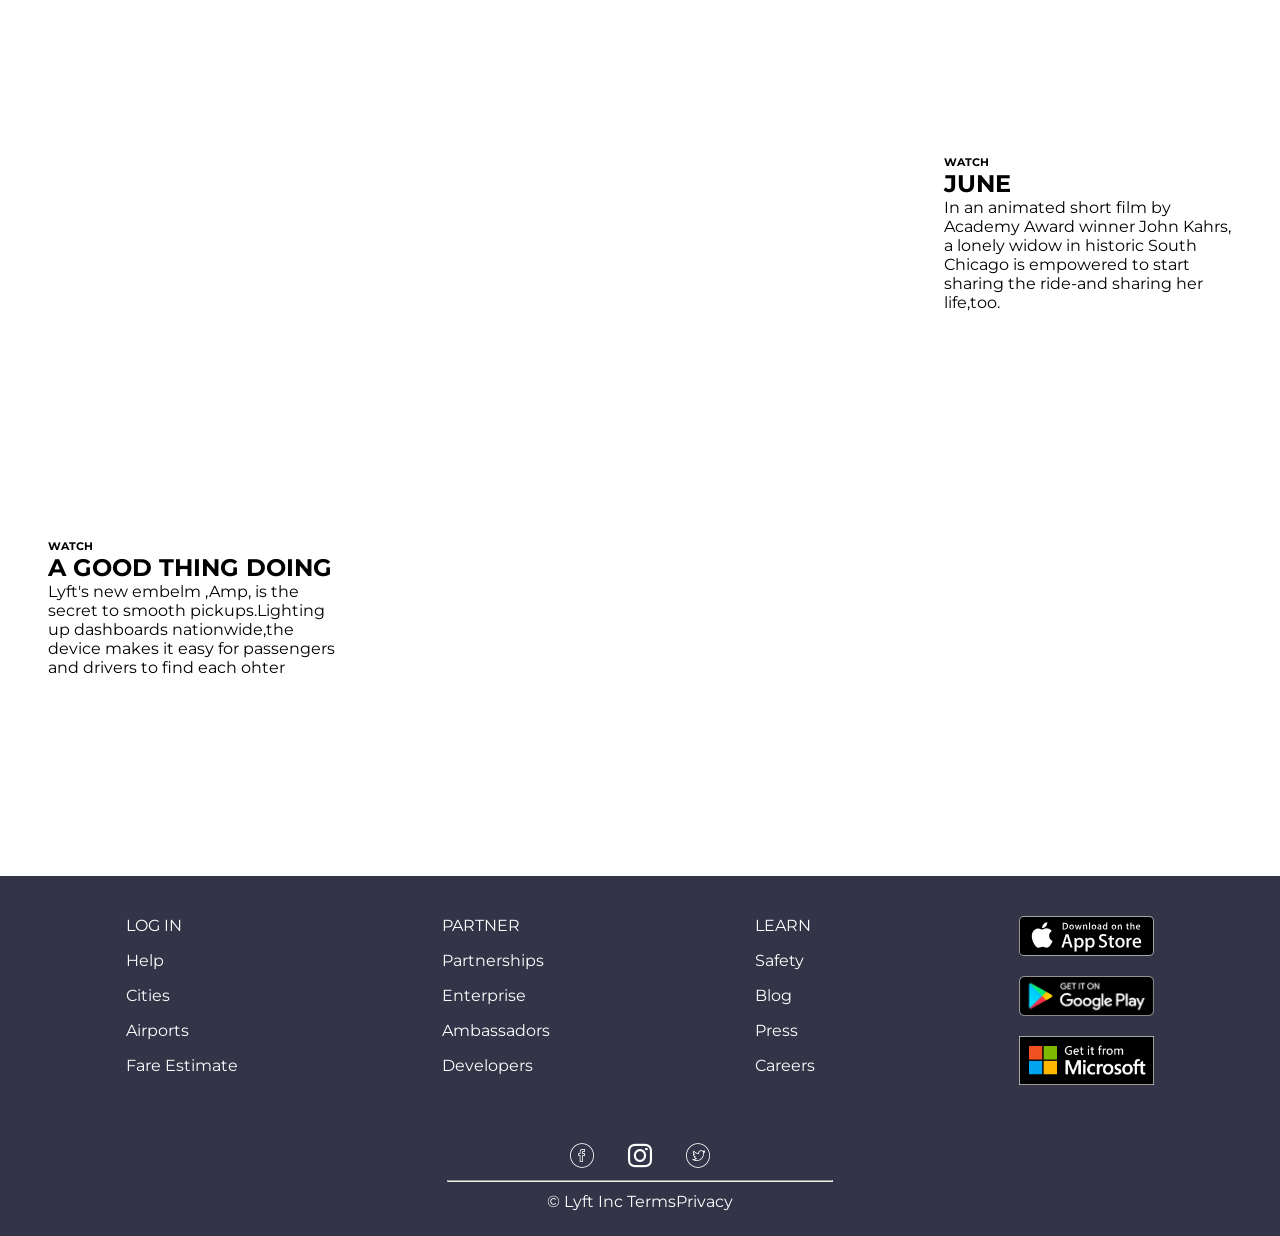
==== commit 50f61635: "footer again" ====
--- a/index.html
+++ b/index.html
@@ -6,6 +6,7 @@
   <meta http-equiv="X-UA-Compatible" content="ie=edge">
   <link rel="icon" href="assets/image/logo-pink.png">
   <link rel="stylesheet" href="assets/css/main.css">
+  <link rel="stylesheet" href="assets/css/footer.css">
   <title>Lyft</title>
 </head>
 <body>
@@ -114,7 +115,7 @@
     <section class="link-foot">
       <div>
         <ul>
-          <li><a href="#" class="up-case">Log in</a></li>
+          <li><a href="#" class="line">Log in</a></li>
           <li><a href="#">Help</a></li>
           <li><a href="#">Cities</a></li>
           <li><a href="#">Airports</a></li>
@@ -123,7 +124,7 @@
       </div>
       <div>
         <ul>
-          <li><a href="#" class="up-case">Partner</a></li>
+          <li><a href="#" class="line">Partner</a></li>
           <li><a href="#">Partnerships</a></li>
           <li><a href="#">Enterprise</a></li>
           <li><a href="#">Ambassadors</a></li>
@@ -132,7 +133,7 @@
       </div>
       <div>
         <ul>
-          <li><a href="#" class="up-case">Learn</a></li>
+          <li><a href="#" class="line">Learn</a></li>
           <li><a href="#">Safety</a></li>
           <li><a href="#">Blog</a></li>
           <li><a href="#">Press</a></li>
--- a/assets/css/main.css
+++ b/assets/css/main.css
@@ -49,11 +49,9 @@
 }
 .header-up-scroll{
   background-color: : none;
-  color: white;
 }
 
 .header-down-scroll{
-  color: black;
   background-color: white;
 }
 
@@ -72,11 +70,12 @@
   flex-wrap: nowrap;
 }
 .logo{
-  margin-left: -7%;
+  margin-left: -10%;
 }
 .menu{
-  margin-right: -7%;
+  margin-right: -10%;
 }
+
  .menu a{
   margin: 0.5rem;
   color: white;
@@ -94,7 +93,6 @@
   cursor: pointer;
 }
 
-
 .menu button:hover{
   background-color: rgb(233, 0, 182);
 }
@@ -111,15 +109,10 @@
 .c-white{
   color: white;
 }
-.nav-log-in{
-  border:white!important;
-}
-.gray{
-  color: #CCC3E2;
-}
-.c-gray{
-  color: #CCC3E2;
-  border: 2px solid #CCC3E2;
+
+.c-blue{
+  color: #333447;
+  border: 1px solid #333447;
 }
 
 .none-sign-up{
--- a/assets/css/footer.css
+++ b/assets/css/footer.css
@@ -0,0 +1,54 @@
+.footer{
+  background-color: #333447;
+  position: relative;
+  bottom: 0;
+}
+
+.link-foot{
+  display: flex;
+  flex-direction: row;
+  justify-content: space-around;
+}
+
+.link-foot, .icon{
+  padding: 1.5rem;
+}
+
+.link-foot div{
+  height: 50%;
+}
+
+li{
+  list-style: none;
+  margin: 1rem;
+}
+.line {
+  color: white;
+  text-decoration: underline;
+  text-transform: uppercase;
+}
+.footer a{
+  text-decoration: none;
+  color: white;
+}
+
+.footer a:hover{
+  color: #FF00BF;
+}
+
+.icon{
+  color: white;
+  width: 34%;
+  margin: auto;
+  text-align: center;
+  padding: 15px;
+}
+.icon span {
+  margin: 10% 15px;
+}
+.icon hr {
+  margin: 10px;
+}
+.icon p {
+  margin: 10px auto;
+}
